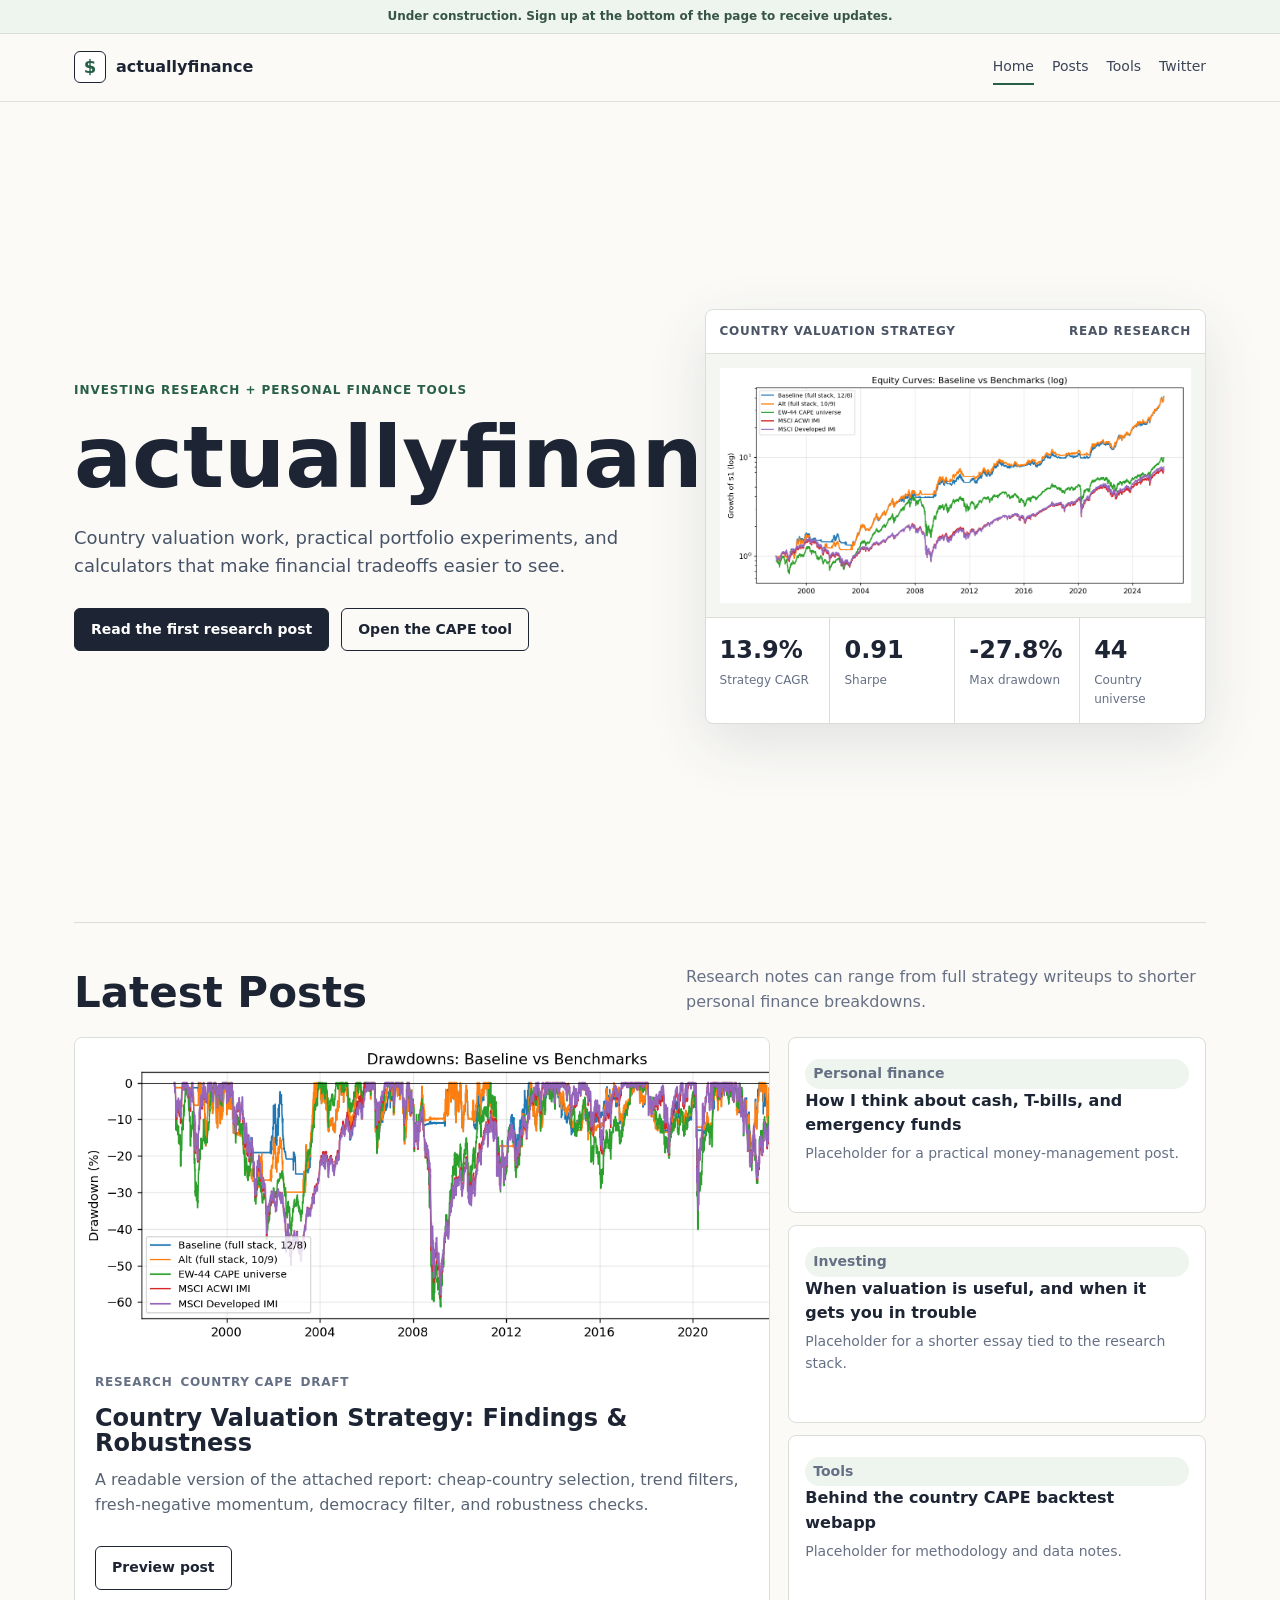
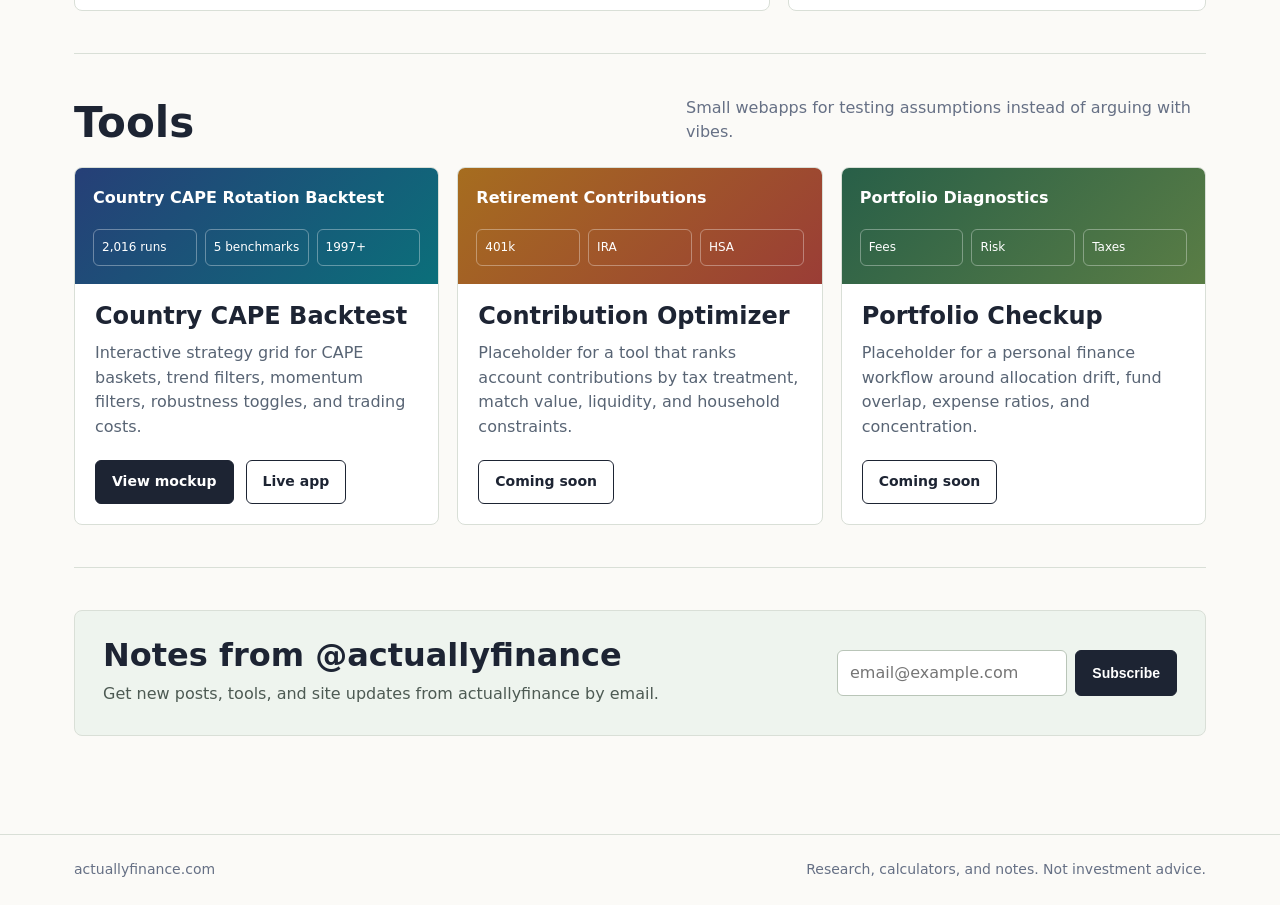
==== index.html @ a81a9e11 "Add branded newsletter handoff pages" ====
<!DOCTYPE html>
<html lang="en">
<head>
  <meta charset="UTF-8">
  <meta name="viewport" content="width=device-width, initial-scale=1.0">
  <title>actuallyfinance | Investing research and finance tools</title>
  <meta name="description" content="Investing research, personal finance notes, and webapps from actuallyfinance.">
  <link rel="stylesheet" href="styles.css">
</head>
<body>
  <header class="site-header">
    <a class="top-banner" href="#subscribe">Under construction. Sign up at the bottom of the page to receive updates.</a>
    <nav class="nav" aria-label="Primary">
      <a class="brand" href="index.html" aria-label="actuallyfinance home">
        <span class="brand-mark">$</span>
        <span>actuallyfinance</span>
      </a>
      <div class="nav-links">
        <a class="active" href="index.html">Home</a>
        <a href="#posts">Posts</a>
        <a href="#tools">Tools</a>
        <a href="https://twitter.com/actuallyfinance">Twitter</a>
      </div>
    </nav>
  </header>

  <main class="page">
    <section class="hero" aria-labelledby="hero-title">
      <div>
        <p class="eyebrow">Investing research + personal finance tools</p>
        <h1 id="hero-title">actuallyfinance</h1>
        <p class="hero-copy">Country valuation work, practical portfolio experiments, and calculators that make financial tradeoffs easier to see.</p>
        <div class="hero-actions">
          <a class="button" href="posts/country-valuation-strategy.html">Read the first research post</a>
          <a class="button secondary" href="tools/country-cape-backtest.html">Open the CAPE tool</a>
        </div>
      </div>

      <a class="market-panel market-panel-link" href="posts/country-valuation-strategy.html" aria-label="Read the country valuation strategy research post">
        <div class="panel-bar">
          <span>Country valuation strategy</span>
          <span>Read research</span>
        </div>
        <img src="assets/country-valuation-equity.png" alt="Equity curve chart for the country valuation strategy">
        <div class="stat-strip">
          <div class="stat"><b>13.9%</b><span>Strategy CAGR</span></div>
          <div class="stat"><b>0.91</b><span>Sharpe</span></div>
          <div class="stat"><b>-27.8%</b><span>Max drawdown</span></div>
          <div class="stat"><b>44</b><span>Country universe</span></div>
        </div>
      </a>
    </section>

    <section class="section" id="posts" aria-labelledby="posts-title">
      <div class="section-head">
        <h2 id="posts-title">Latest Posts</h2>
        <p>Research notes can range from full strategy writeups to shorter personal finance breakdowns.</p>
      </div>

      <div class="grid posts-grid">
        <article class="card">
          <a href="posts/country-valuation-strategy.html" class="feature-image">
            <img src="assets/country-valuation-drawdowns.png" alt="Drawdown chart from the country valuation strategy report">
          </a>
          <div class="card-body">
            <div class="meta">
              <span>Research</span>
              <span>Country CAPE</span>
              <span>Draft</span>
            </div>
            <h3><a href="posts/country-valuation-strategy.html">Country Valuation Strategy: Findings &amp; Robustness</a></h3>
            <p>A readable version of the attached report: cheap-country selection, trend filters, fresh-negative momentum, democracy filter, and robustness checks.</p>
            <div class="inline-actions">
              <a class="button secondary" href="posts/country-valuation-strategy.html">Preview post</a>
            </div>
          </div>
        </article>

        <div class="compact-list" aria-label="Post placeholders">
          <a class="mini-link" href="#">
            <span class="tag">Personal finance</span>
            <strong>How I think about cash, T-bills, and emergency funds</strong>
            <span>Placeholder for a practical money-management post.</span>
          </a>
          <a class="mini-link" href="#">
            <span class="tag">Investing</span>
            <strong>When valuation is useful, and when it gets you in trouble</strong>
            <span>Placeholder for a shorter essay tied to the research stack.</span>
          </a>
          <a class="mini-link" href="#">
            <span class="tag">Tools</span>
            <strong>Behind the country CAPE backtest webapp</strong>
            <span>Placeholder for methodology and data notes.</span>
          </a>
        </div>
      </div>
    </section>

    <section class="section" id="tools" aria-labelledby="tools-title">
      <div class="section-head">
        <h2 id="tools-title">Tools</h2>
        <p>Small webapps for testing assumptions instead of arguing with vibes.</p>
      </div>

      <div class="grid tools-grid">
        <article class="card tool-card">
          <div class="tool-top">
            <strong>Country CAPE Rotation Backtest</strong>
            <div class="tool-kpi">
              <span>2,016 runs</span>
              <span>5 benchmarks</span>
              <span>1997+</span>
            </div>
          </div>
          <div class="card-body">
            <h3>Country CAPE Backtest</h3>
            <p>Interactive strategy grid for CAPE baskets, trend filters, momentum filters, robustness toggles, and trading costs.</p>
            <div class="inline-actions">
              <a class="button" href="tools/country-cape-backtest.html">View mockup</a>
              <a class="button secondary" href="https://actuallyfin.github.io/country-cape-backtest/">Live app</a>
            </div>
          </div>
        </article>

        <article class="card tool-card">
          <div class="tool-top gold">
            <strong>Retirement Contributions</strong>
            <div class="tool-kpi">
              <span>401k</span>
              <span>IRA</span>
              <span>HSA</span>
            </div>
          </div>
          <div class="card-body">
            <h3>Contribution Optimizer</h3>
            <p>Placeholder for a tool that ranks account contributions by tax treatment, match value, liquidity, and household constraints.</p>
            <div class="inline-actions">
              <a class="button secondary" href="#">Coming soon</a>
            </div>
          </div>
        </article>

        <article class="card tool-card">
          <div class="tool-top green">
            <strong>Portfolio Diagnostics</strong>
            <div class="tool-kpi">
              <span>Fees</span>
              <span>Risk</span>
              <span>Taxes</span>
            </div>
          </div>
          <div class="card-body">
            <h3>Portfolio Checkup</h3>
            <p>Placeholder for a personal finance workflow around allocation drift, fund overlap, expense ratios, and concentration.</p>
            <div class="inline-actions">
              <a class="button secondary" href="#">Coming soon</a>
            </div>
          </div>
        </article>
      </div>
    </section>

    <section class="section" id="subscribe" aria-labelledby="subscribe-title">
      <div class="newsletter">
        <div>
          <h2 id="subscribe-title">Notes from @actuallyfinance</h2>
          <p>Get new posts, tools, and site updates from actuallyfinance by email.</p>
        </div>
        <form class="signup" action="https://buttondown.com/api/emails/embed-subscribe/actuallyfinance" method="post">
          <input type="email" name="email" placeholder="email@example.com" aria-label="Email address" required>
          <input type="hidden" name="embed" value="1">
          <input type="hidden" name="metadata__source" value="actuallyfinance-site">
          <input type="hidden" name="utm_source" value="actuallyfinance-site">
          <input type="hidden" name="utm_medium" value="website">
          <input type="hidden" name="utm_campaign" value="homepage-signup">
          <button class="button" type="submit">Subscribe</button>
        </form>
      </div>
    </section>
  </main>

  <footer class="site-footer">
    <div class="footer-inner">
      <span>actuallyfinance.com</span>
      <span>Research, calculators, and notes. Not investment advice.</span>
    </div>
  </footer>
</body>
</html>
---- styles.css ----
:root {
  --ink: #1d2433;
  --muted: #667085;
  --paper: #fbfaf7;
  --surface: #ffffff;
  --line: #d9dfd7;
  --green: #285f48;
  --teal: #0b6f7a;
  --gold: #a66d1f;
  --red: #9a3d36;
  --blue: #263f77;
}

* {
  box-sizing: border-box;
}

body {
  margin: 0;
  color: var(--ink);
  background: var(--paper);
  font-family: Inter, ui-sans-serif, system-ui, -apple-system, BlinkMacSystemFont, "Segoe UI", sans-serif;
  line-height: 1.55;
}

a {
  color: inherit;
  text-decoration: none;
}

img {
  display: block;
  max-width: 100%;
}

.site-header {
  position: sticky;
  top: 0;
  z-index: 5;
  border-bottom: 1px solid rgba(29, 36, 51, 0.12);
  background: rgba(251, 250, 247, 0.92);
  backdrop-filter: blur(12px);
}

.top-banner {
  display: block;
  padding: 7px 16px;
  border-bottom: 1px solid rgba(29, 36, 51, 0.1);
  background: #eef4ee;
  color: #365447;
  text-align: center;
  font-size: 12px;
  font-weight: 650;
}

.top-banner:hover {
  color: var(--green);
  text-decoration: underline;
  text-underline-offset: 3px;
}

.nav {
  display: flex;
  align-items: center;
  justify-content: space-between;
  gap: 24px;
  max-width: 1180px;
  margin: 0 auto;
  padding: 16px 24px;
}

.brand {
  display: flex;
  align-items: center;
  gap: 10px;
  font-weight: 760;
  letter-spacing: 0;
}

.brand-mark {
  display: grid;
  place-items: center;
  width: 32px;
  height: 32px;
  border: 1px solid var(--ink);
  border-radius: 6px;
  background: var(--surface);
  color: var(--green);
  font-size: 18px;
}

.nav-links {
  display: flex;
  align-items: center;
  gap: 18px;
  color: #3c4657;
  font-size: 14px;
}

.nav-links a {
  padding: 6px 0;
  border-bottom: 2px solid transparent;
}

.nav-links a:hover,
.nav-links a.active {
  border-color: var(--green);
}

.page {
  max-width: 1180px;
  margin: 0 auto;
  padding: 0 24px 56px;
}

.hero {
  display: grid;
  grid-template-columns: minmax(0, 1.08fr) minmax(300px, 0.92fr);
  gap: 42px;
  align-items: center;
  min-height: calc(100vh - 80px);
  padding: 54px 0 46px;
}

.eyebrow {
  margin: 0 0 12px;
  color: var(--green);
  font-size: 12px;
  font-weight: 760;
  letter-spacing: 0.08em;
  text-transform: uppercase;
}

h1,
h2,
h3 {
  margin: 0;
  line-height: 1.05;
  letter-spacing: 0;
}

h1 {
  max-width: 740px;
  font-size: clamp(44px, 7vw, 86px);
}

.hero-copy {
  margin: 22px 0 0;
  max-width: 600px;
  color: #475467;
  font-size: 18px;
}

.hero-actions,
.inline-actions {
  display: flex;
  flex-wrap: wrap;
  gap: 12px;
  margin-top: 28px;
}

.button {
  display: inline-flex;
  align-items: center;
  justify-content: center;
  min-height: 42px;
  padding: 10px 16px;
  border: 1px solid var(--ink);
  border-radius: 6px;
  background: var(--ink);
  color: #fff;
  font-size: 14px;
  font-weight: 700;
}

.button.secondary {
  background: transparent;
  color: var(--ink);
}

.button:hover {
  transform: translateY(-1px);
}

.market-panel {
  justify-self: end;
  width: min(100%, 520px);
  border: 1px solid var(--line);
  border-radius: 8px;
  overflow: hidden;
  background: var(--surface);
  box-shadow: 0 20px 60px rgba(39, 54, 73, 0.12);
}

.market-panel-link {
  display: block;
  transition: border-color 0.16s ease, box-shadow 0.16s ease, transform 0.16s ease;
}

.market-panel-link:hover {
  border-color: rgba(40, 95, 72, 0.55);
  box-shadow: 0 18px 50px rgba(39, 54, 73, 0.16);
  transform: translateY(-2px);
}

.panel-bar {
  display: flex;
  justify-content: space-between;
  gap: 16px;
  padding: 12px 14px;
  border-bottom: 1px solid var(--line);
  color: #4b5565;
  font-size: 12px;
  font-weight: 700;
  text-transform: uppercase;
  letter-spacing: 0.06em;
}

.market-panel img {
  width: 100%;
  max-height: 300px;
  padding: 14px;
  object-fit: contain;
  object-position: center;
  background: #f4f6f1;
}

.stat-strip {
  display: grid;
  grid-template-columns: repeat(4, 1fr);
  border-top: 1px solid var(--line);
}

.stat {
  min-width: 0;
  padding: 14px;
  border-right: 1px solid var(--line);
}

.stat:last-child {
  border-right: 0;
}

.stat b {
  display: block;
  font-size: clamp(18px, 2vw, 24px);
}

.stat span {
  display: block;
  margin-top: 2px;
  color: var(--muted);
  font-size: 12px;
}

.section {
  padding: 42px 0;
  border-top: 1px solid var(--line);
}

.section-head {
  display: flex;
  justify-content: space-between;
  gap: 24px;
  align-items: end;
  margin-bottom: 22px;
}

.section-head h2 {
  font-size: clamp(26px, 4vw, 42px);
}

.section-head p {
  max-width: 520px;
  margin: 0;
  color: var(--muted);
}

.grid {
  display: grid;
  gap: 18px;
}

.posts-grid {
  grid-template-columns: minmax(0, 1.25fr) minmax(280px, 0.75fr);
}

.tools-grid {
  grid-template-columns: repeat(3, minmax(0, 1fr));
}

.card {
  border: 1px solid var(--line);
  border-radius: 8px;
  background: var(--surface);
  overflow: hidden;
}

.card-body {
  padding: 20px;
}

.card h3 {
  font-size: 24px;
}

.card p {
  margin: 12px 0 0;
  color: #586474;
}

.meta {
  display: flex;
  flex-wrap: wrap;
  gap: 8px;
  margin-bottom: 14px;
  color: var(--muted);
  font-size: 12px;
  font-weight: 700;
  text-transform: uppercase;
  letter-spacing: 0.06em;
}

.tag {
  display: inline-flex;
  align-items: center;
  min-height: 24px;
  padding: 4px 8px;
  border-radius: 999px;
  background: #eef4ee;
  color: var(--green);
  font-size: 12px;
  font-weight: 760;
}

.feature-image {
  border-bottom: 1px solid var(--line);
  background: #f4f6f1;
}

.feature-image img {
  width: 100%;
  aspect-ratio: 2.2;
  object-fit: cover;
  object-position: left center;
}

.compact-list {
  display: grid;
  gap: 12px;
}

.mini-link {
  display: block;
  padding: 16px;
  border: 1px solid var(--line);
  border-radius: 8px;
  background: var(--surface);
}

.mini-link strong {
  display: block;
}

.mini-link span {
  display: block;
  margin-top: 5px;
  color: var(--muted);
  font-size: 14px;
}

.tool-card {
  min-height: 270px;
  display: flex;
  flex-direction: column;
}

.tool-top {
  min-height: 112px;
  padding: 18px;
  color: #fff;
  background: linear-gradient(135deg, var(--blue), var(--teal));
}

.tool-top.gold {
  background: linear-gradient(135deg, var(--gold), var(--red));
}

.tool-top.green {
  background: linear-gradient(135deg, var(--green), #5a7d45);
}

.tool-kpi {
  display: grid;
  grid-template-columns: repeat(3, 1fr);
  gap: 8px;
  margin-top: 18px;
}

.tool-kpi span {
  padding: 8px;
  border: 1px solid rgba(255, 255, 255, 0.34);
  border-radius: 6px;
  font-size: 12px;
}

.tool-card .card-body {
  flex: 1;
  display: flex;
  flex-direction: column;
}

.tool-card .inline-actions {
  margin-top: auto;
  padding-top: 20px;
}

.newsletter {
  display: grid;
  grid-template-columns: minmax(0, 1fr) 340px;
  gap: 28px;
  align-items: center;
  padding: 28px;
  border: 1px solid var(--line);
  border-radius: 8px;
  background: #eef4ee;
}

.newsletter h2 {
  font-size: 32px;
}

.newsletter p {
  margin: 10px 0 0;
  color: #4d5a53;
}

.signup {
  display: flex;
  gap: 8px;
}

.signup input {
  width: 100%;
  min-height: 42px;
  border: 1px solid #b9c5b8;
  border-radius: 6px;
  padding: 10px 12px;
  font: inherit;
}

.site-footer {
  border-top: 1px solid var(--line);
  color: var(--muted);
  font-size: 14px;
}

.footer-inner {
  display: flex;
  justify-content: space-between;
  gap: 20px;
  max-width: 1180px;
  margin: 0 auto;
  padding: 24px;
}

.article {
  max-width: 860px;
  margin: 0 auto;
  padding: 52px 24px 72px;
}

.article h1 {
  font-size: clamp(38px, 6vw, 68px);
}

.article-lede {
  margin: 20px 0 0;
  color: #485467;
  font-size: 20px;
}

.article-figure {
  margin: 34px 0;
  border: 1px solid var(--line);
  border-radius: 8px;
  overflow: hidden;
  background: var(--surface);
}

.article-figure figcaption {
  padding: 12px 14px;
  color: var(--muted);
  font-size: 13px;
  border-top: 1px solid var(--line);
}

.article-section {
  margin-top: 34px;
}

.article-section h2 {
  font-size: 28px;
}

.article-section p,
.article-section li {
  color: #3f4b5d;
}

.article-section ul {
  padding-left: 22px;
}

.callout {
  margin: 30px 0;
  padding: 20px;
  border-left: 4px solid var(--green);
  background: #eef4ee;
}

.tool-page {
  max-width: 1060px;
  margin: 0 auto;
  padding: 48px 24px 72px;
}

.handoff-page {
  min-height: calc(100vh - 88px);
  display: grid;
  align-items: center;
  max-width: 780px;
  margin: 0 auto;
  padding: 64px 24px 80px;
}

.handoff-card {
  border: 1px solid var(--line);
  border-radius: 8px;
  background: var(--surface);
  padding: clamp(26px, 6vw, 48px);
  box-shadow: 0 20px 60px rgba(39, 54, 73, 0.1);
}

.handoff-card h1 {
  font-size: clamp(40px, 7vw, 70px);
}

.handoff-card p {
  margin: 18px 0 0;
  color: #475467;
  font-size: 18px;
}

.handoff-card .inline-actions {
  margin-top: 30px;
}

.tool-shell {
  display: grid;
  grid-template-columns: 310px minmax(0, 1fr);
  gap: 18px;
  margin-top: 28px;
}

.control-panel,
.result-panel {
  border: 1px solid var(--line);
  border-radius: 8px;
  background: var(--surface);
}

.control-panel {
  padding: 18px;
}

.control-row {
  margin-top: 16px;
}

.control-row label {
  display: block;
  margin-bottom: 6px;
  color: #4c5667;
  font-size: 12px;
  font-weight: 760;
  text-transform: uppercase;
  letter-spacing: 0.06em;
}

.fake-select,
.fake-toggle {
  display: flex;
  align-items: center;
  justify-content: space-between;
  min-height: 38px;
  padding: 8px 10px;
  border: 1px solid #cfd7cf;
  border-radius: 6px;
  background: #fff;
}

.fake-toggle span {
  display: inline-flex;
  padding: 4px 8px;
  border-radius: 999px;
  background: #eef4ee;
  color: var(--green);
  font-size: 12px;
  font-weight: 760;
}

.result-panel {
  overflow: hidden;
}

.result-panel img {
  width: 100%;
  min-height: 360px;
  object-fit: cover;
  object-position: left center;
}

@media (max-width: 860px) {
  .nav {
    align-items: flex-start;
    flex-direction: column;
    gap: 12px;
  }

  .nav-links {
    width: 100%;
    overflow-x: auto;
    padding-bottom: 2px;
  }

  .hero,
  .posts-grid,
  .tools-grid,
  .newsletter,
  .tool-shell {
    grid-template-columns: 1fr;
  }

  .hero {
    min-height: auto;
    padding-top: 34px;
  }

  .section-head {
    display: block;
  }

  .section-head p {
    margin-top: 12px;
  }

  .stat-strip {
    grid-template-columns: repeat(2, 1fr);
  }

  .stat:nth-child(2) {
    border-right: 0;
  }

  .signup {
    flex-direction: column;
  }
}

@media (max-width: 520px) {
  .page,
  .article,
  .tool-page {
    padding-left: 16px;
    padding-right: 16px;
  }

  .nav,
  .footer-inner {
    padding-left: 16px;
    padding-right: 16px;
  }

  h1 {
    font-size: 42px;
  }

  .stat-strip {
    grid-template-columns: 1fr;
  }

  .stat {
    border-right: 0;
    border-bottom: 1px solid var(--line);
  }

  .stat:last-child {
    border-bottom: 0;
  }

  .footer-inner {
    flex-direction: column;
  }
}
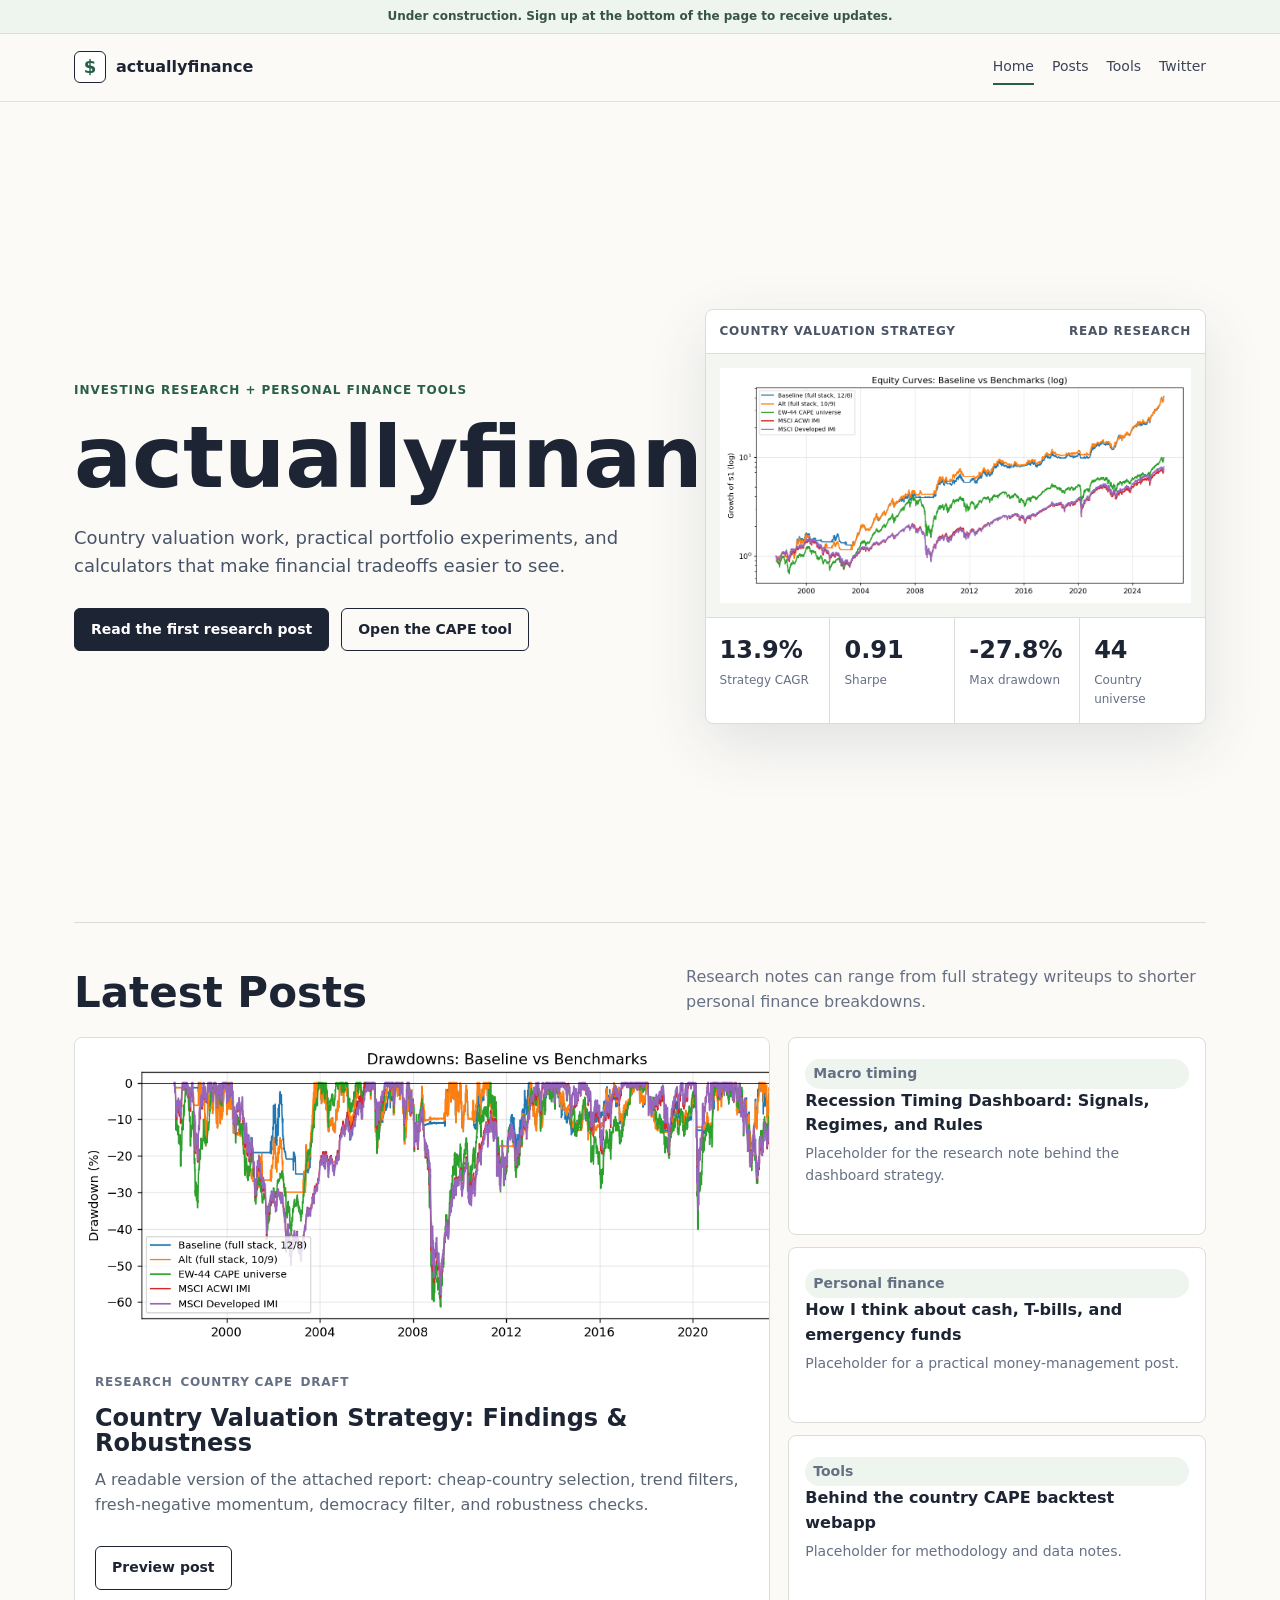
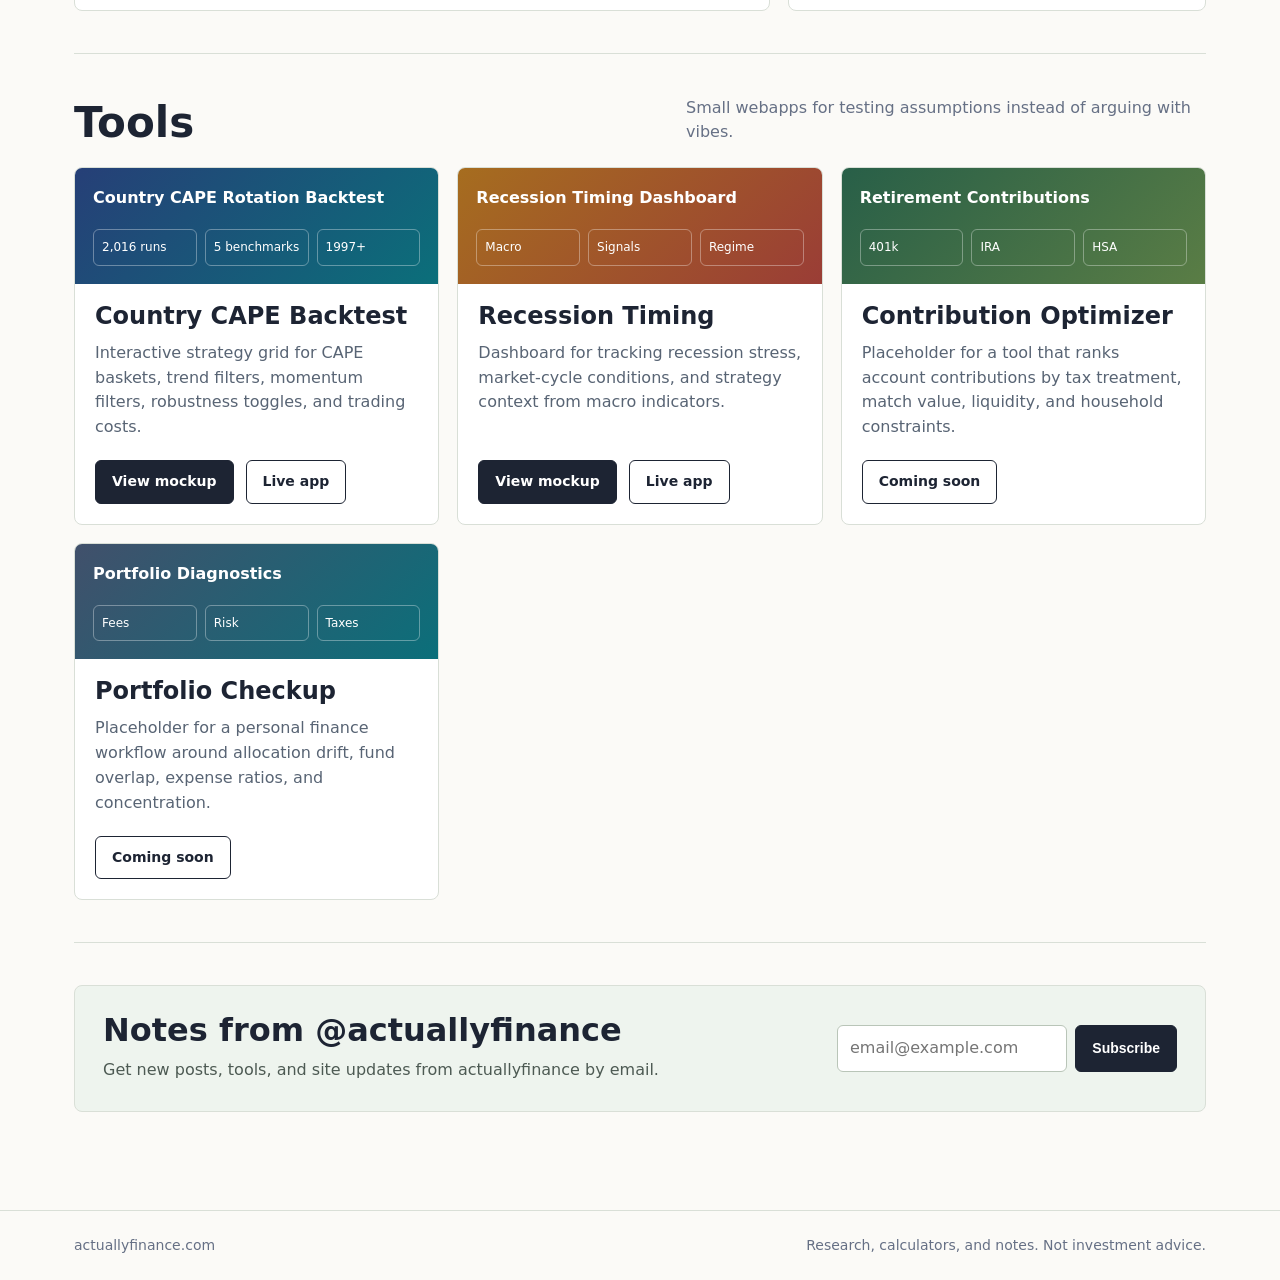
==== commit 0d07fc12: "Add recession dashboard placeholders" ====
--- a/index.html
+++ b/index.html
@@ -77,17 +77,17 @@
         </article>
 
         <div class="compact-list" aria-label="Post placeholders">
+          <a class="mini-link" href="posts/recession-timing-strategy.html">
+            <span class="tag">Macro timing</span>
+            <strong>Recession Timing Dashboard: Signals, Regimes, and Rules</strong>
+            <span>Placeholder for the research note behind the dashboard strategy.</span>
+          </a>
           <a class="mini-link" href="#">
             <span class="tag">Personal finance</span>
             <strong>How I think about cash, T-bills, and emergency funds</strong>
             <span>Placeholder for a practical money-management post.</span>
           </a>
           <a class="mini-link" href="#">
-            <span class="tag">Investing</span>
-            <strong>When valuation is useful, and when it gets you in trouble</strong>
-            <span>Placeholder for a shorter essay tied to the research stack.</span>
-          </a>
-          <a class="mini-link" href="#">
             <span class="tag">Tools</span>
             <strong>Behind the country CAPE backtest webapp</strong>
             <span>Placeholder for methodology and data notes.</span>
@@ -124,6 +124,25 @@
 
         <article class="card tool-card">
           <div class="tool-top gold">
+            <strong>Recession Timing Dashboard</strong>
+            <div class="tool-kpi">
+              <span>Macro</span>
+              <span>Signals</span>
+              <span>Regime</span>
+            </div>
+          </div>
+          <div class="card-body">
+            <h3>Recession Timing</h3>
+            <p>Dashboard for tracking recession stress, market-cycle conditions, and strategy context from macro indicators.</p>
+            <div class="inline-actions">
+              <a class="button" href="tools/recession-timing-dashboard.html">View mockup</a>
+              <a class="button secondary" href="https://actuallyfin.github.io/recession-timing-dashboard/">Live app</a>
+            </div>
+          </div>
+        </article>
+
+        <article class="card tool-card">
+          <div class="tool-top green">
             <strong>Retirement Contributions</strong>
             <div class="tool-kpi">
               <span>401k</span>
@@ -141,7 +160,7 @@
         </article>
 
         <article class="card tool-card">
-          <div class="tool-top green">
+          <div class="tool-top slate">
             <strong>Portfolio Diagnostics</strong>
             <div class="tool-kpi">
               <span>Fees</span>
--- a/styles.css
+++ b/styles.css
@@ -390,6 +390,10 @@
   background: linear-gradient(135deg, var(--green), #5a7d45);
 }
 
+.tool-top.slate {
+  background: linear-gradient(135deg, #41506b, #0b6f7a);
+}
+
 .tool-kpi {
   display: grid;
   grid-template-columns: repeat(3, 1fr);
@@ -621,6 +625,58 @@
   object-position: left center;
 }
 
+.dashboard-preview {
+  padding: 18px;
+  background: #f7f8f4;
+}
+
+.signal-grid {
+  display: grid;
+  grid-template-columns: repeat(3, 1fr);
+  gap: 10px;
+}
+
+.signal {
+  min-height: 92px;
+  padding: 12px;
+  border: 1px solid var(--line);
+  border-radius: 8px;
+  background: var(--surface);
+}
+
+.signal strong {
+  display: block;
+  font-size: 13px;
+}
+
+.signal span {
+  display: block;
+  margin-top: 8px;
+  font-size: 26px;
+  font-weight: 760;
+}
+
+.signal.good span {
+  color: var(--green);
+}
+
+.signal.warn span {
+  color: var(--gold);
+}
+
+.signal.risk span {
+  color: var(--red);
+}
+
+.cycle-bar {
+  margin-top: 18px;
+  height: 18px;
+  border-radius: 999px;
+  overflow: hidden;
+  border: 1px solid var(--line);
+  background: linear-gradient(90deg, #285f48 0 40%, #a66d1f 40% 72%, #9a3d36 72% 100%);
+}
+
 @media (max-width: 860px) {
   .nav {
     align-items: flex-start;
@@ -642,6 +698,10 @@
     grid-template-columns: 1fr;
   }
 
+  .signal-grid {
+    grid-template-columns: repeat(2, 1fr);
+  }
+
   .hero {
     min-height: auto;
     padding-top: 34px;
@@ -702,4 +762,8 @@
   .footer-inner {
     flex-direction: column;
   }
-}
+
+  .signal-grid {
+    grid-template-columns: 1fr;
+  }
+}
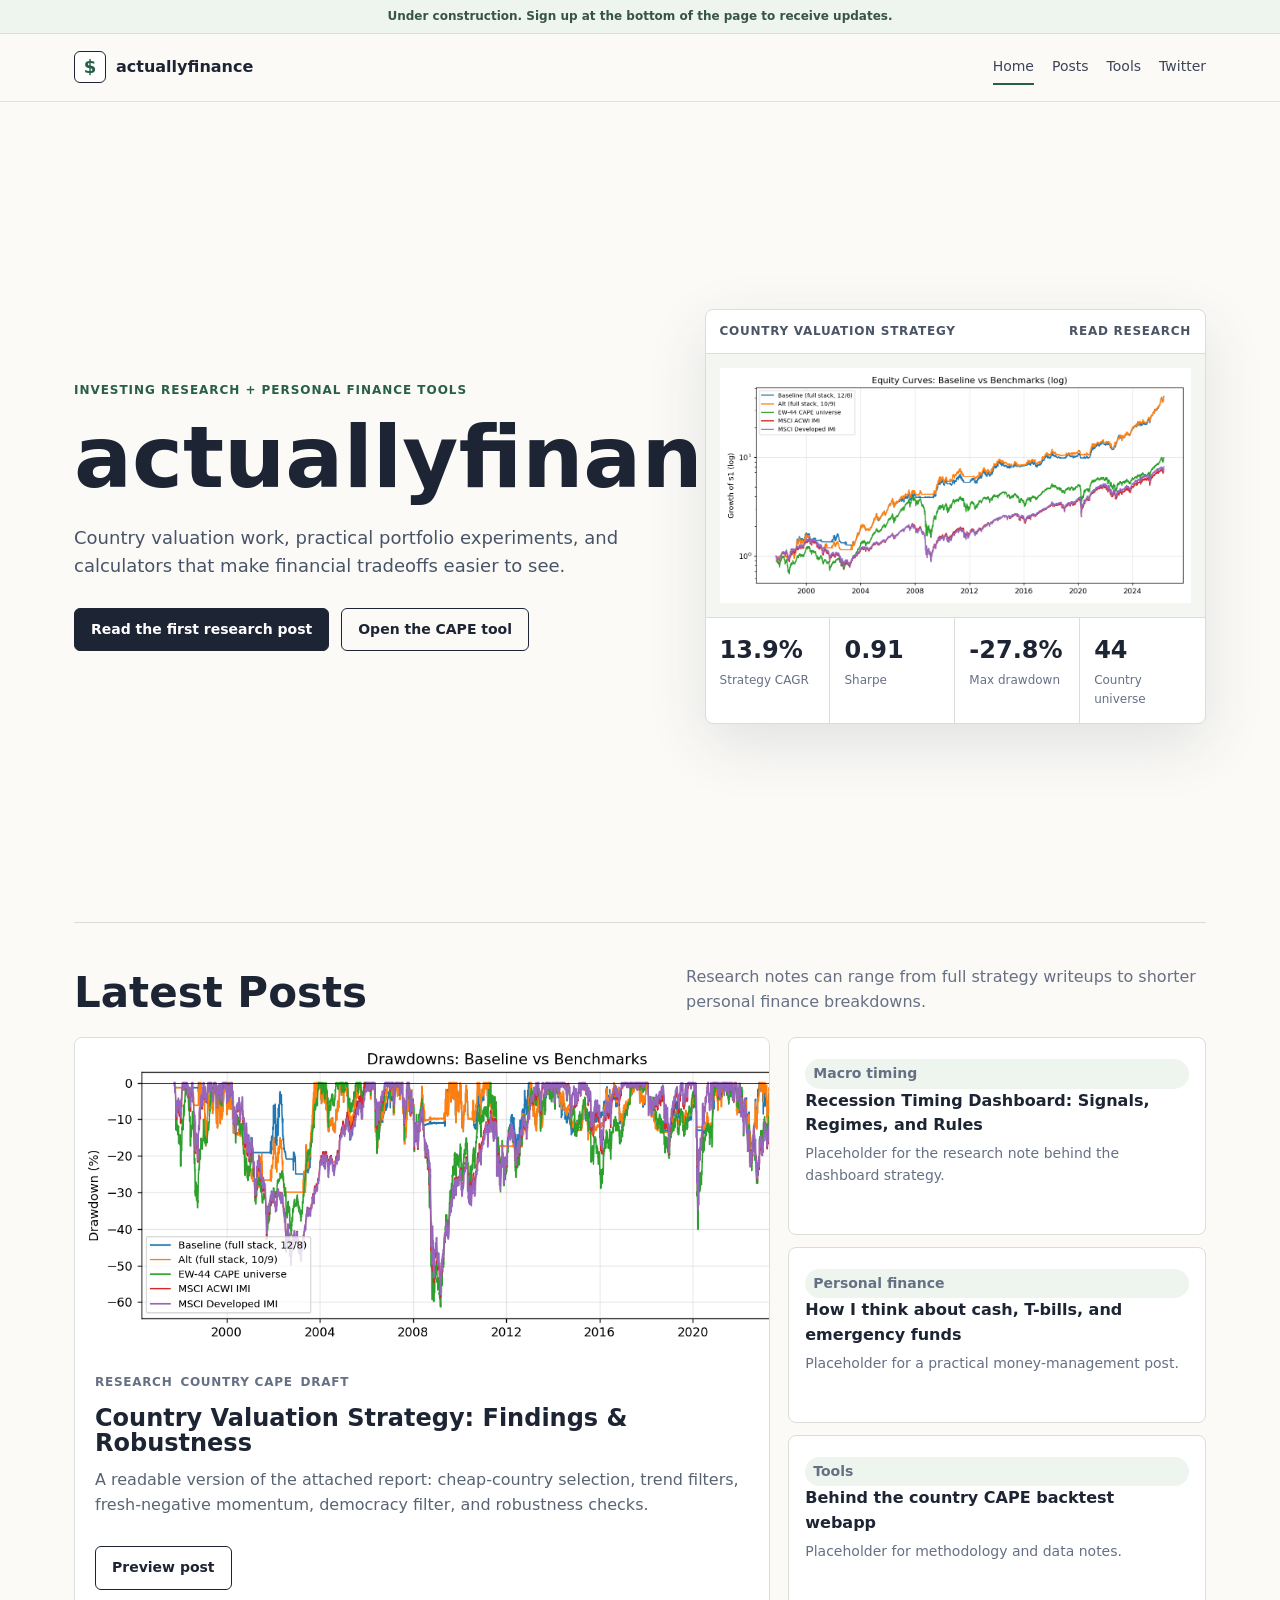
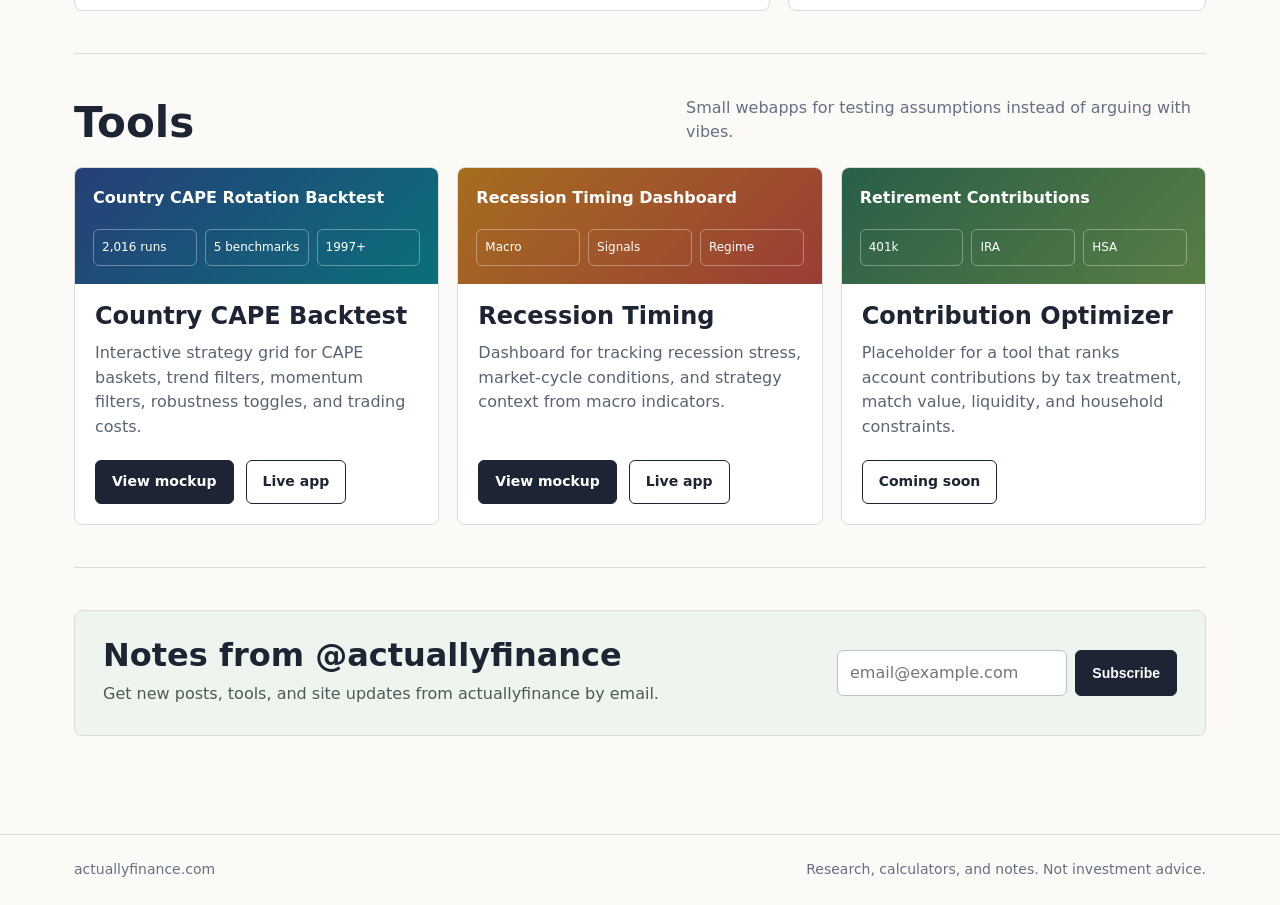
==== commit b2b24366: "Remove portfolio checkup placeholder" ====
--- a/index.html
+++ b/index.html
@@ -159,23 +159,6 @@
           </div>
         </article>
 
-        <article class="card tool-card">
-          <div class="tool-top slate">
-            <strong>Portfolio Diagnostics</strong>
-            <div class="tool-kpi">
-              <span>Fees</span>
-              <span>Risk</span>
-              <span>Taxes</span>
-            </div>
-          </div>
-          <div class="card-body">
-            <h3>Portfolio Checkup</h3>
-            <p>Placeholder for a personal finance workflow around allocation drift, fund overlap, expense ratios, and concentration.</p>
-            <div class="inline-actions">
-              <a class="button secondary" href="#">Coming soon</a>
-            </div>
-          </div>
-        </article>
       </div>
     </section>
 
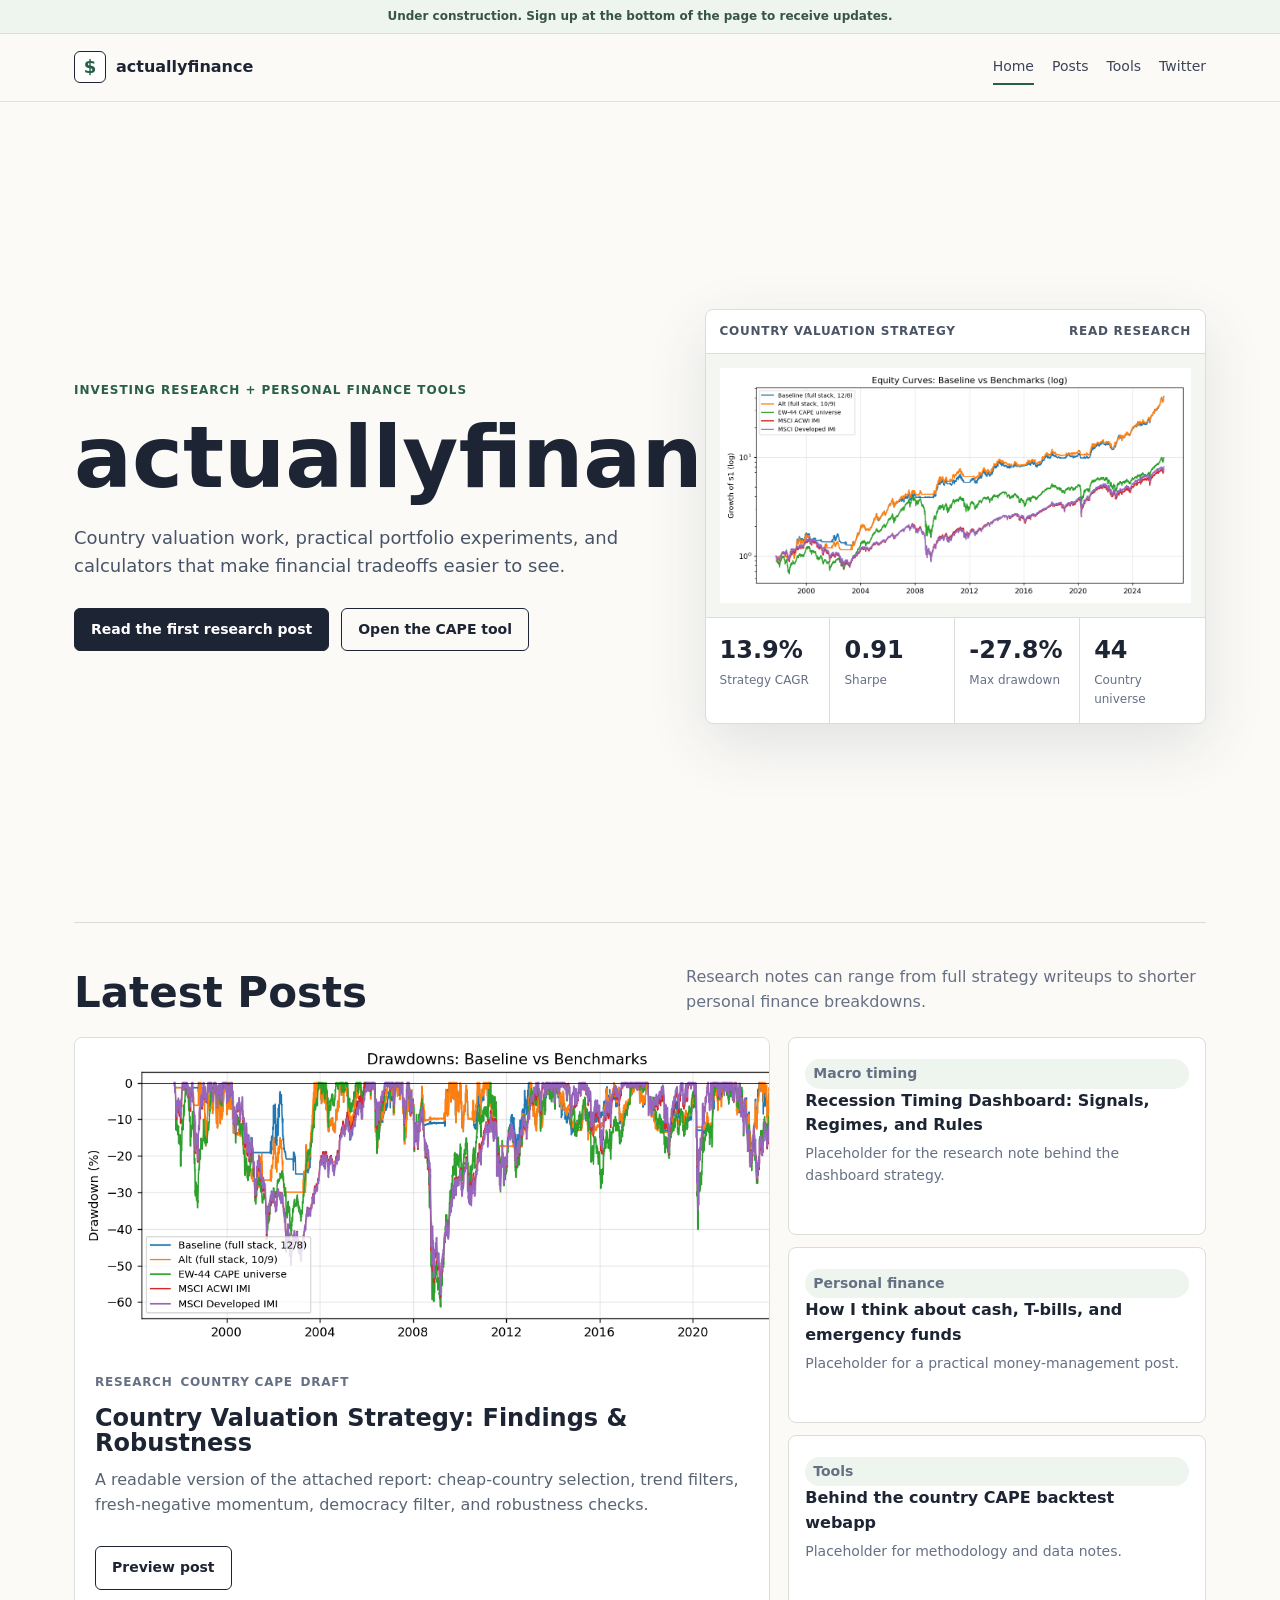
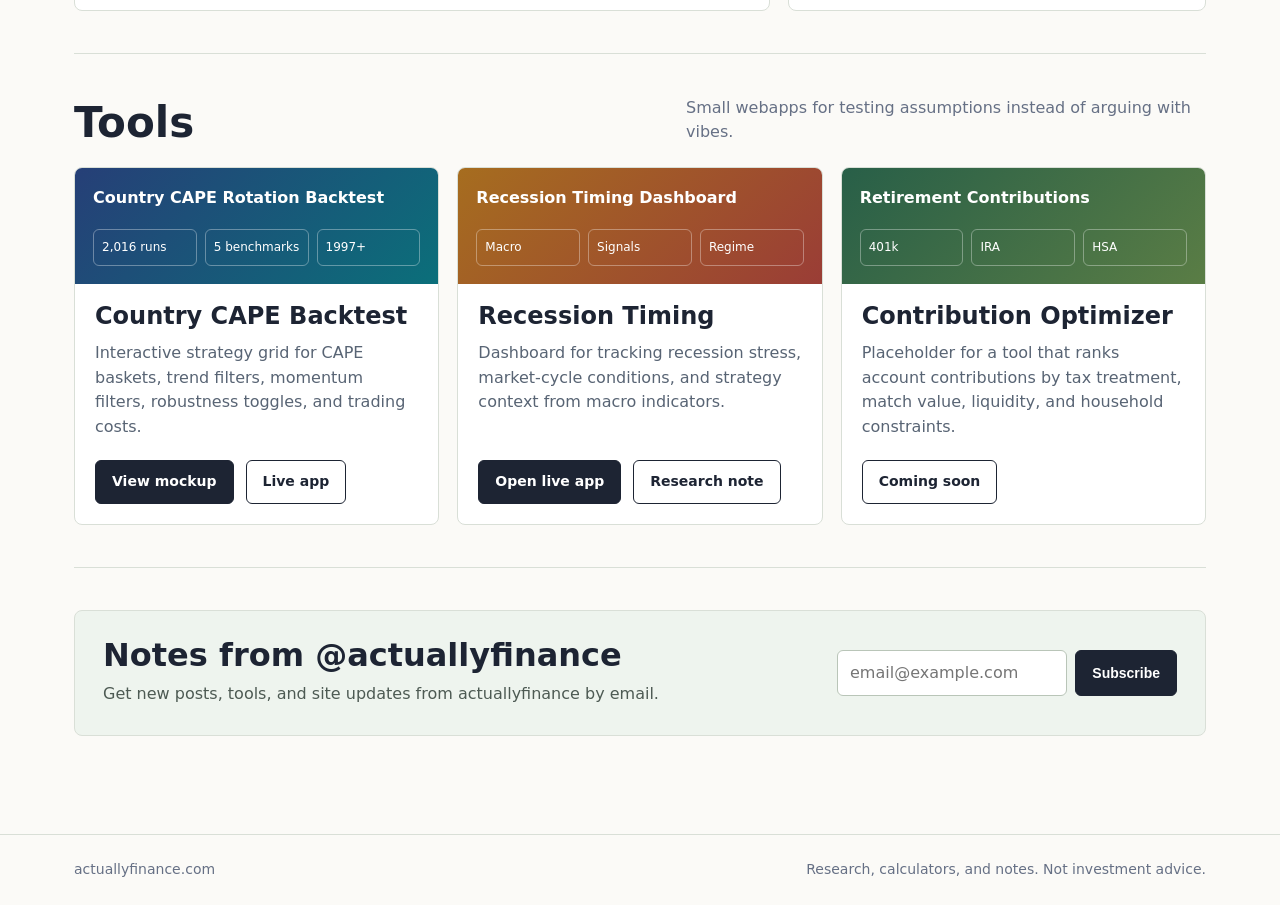
==== commit 68f89cd1: "Link recession dashboard directly" ====
--- a/index.html
+++ b/index.html
@@ -135,8 +135,8 @@
             <h3>Recession Timing</h3>
             <p>Dashboard for tracking recession stress, market-cycle conditions, and strategy context from macro indicators.</p>
             <div class="inline-actions">
-              <a class="button" href="tools/recession-timing-dashboard.html">View mockup</a>
-              <a class="button secondary" href="https://actuallyfin.github.io/recession-timing-dashboard/">Live app</a>
+              <a class="button" href="https://actuallyfin.github.io/recession-timing-dashboard/">Open live app</a>
+              <a class="button secondary" href="posts/recession-timing-strategy.html">Research note</a>
             </div>
           </div>
         </article>
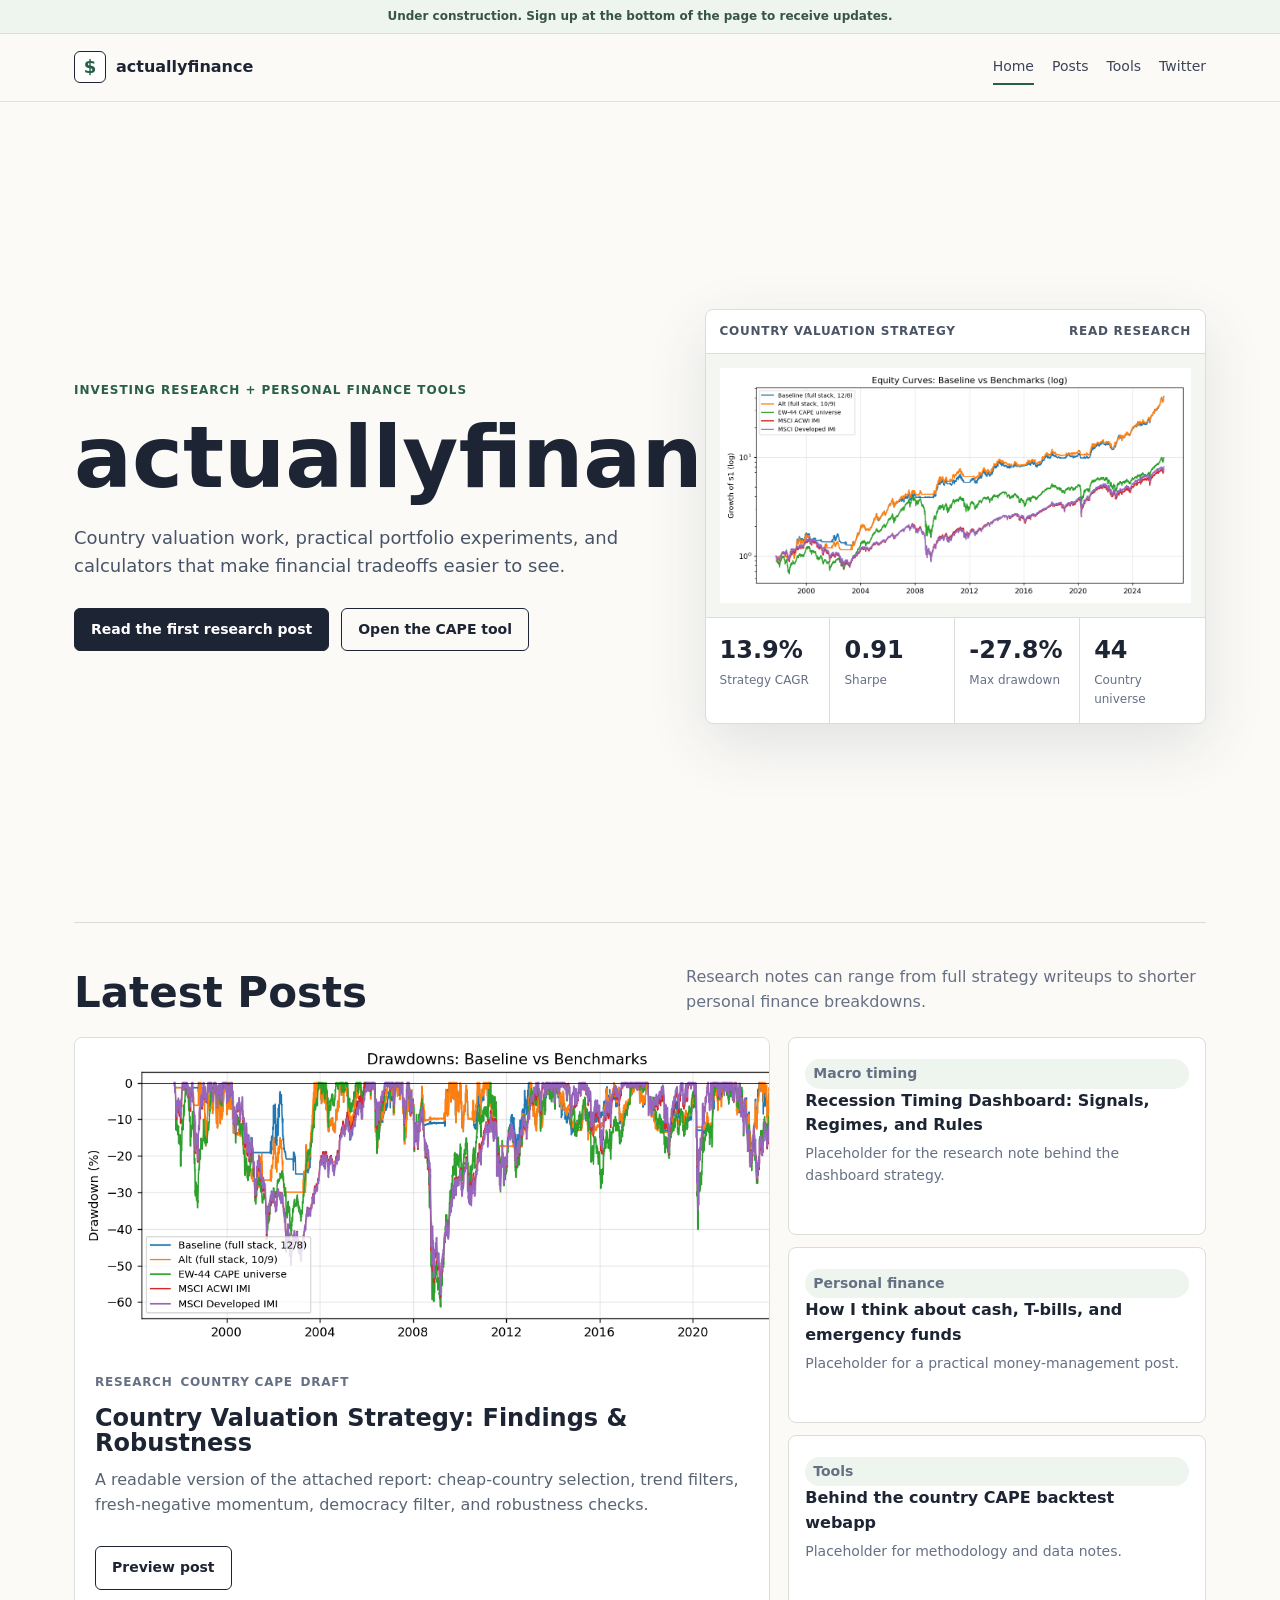
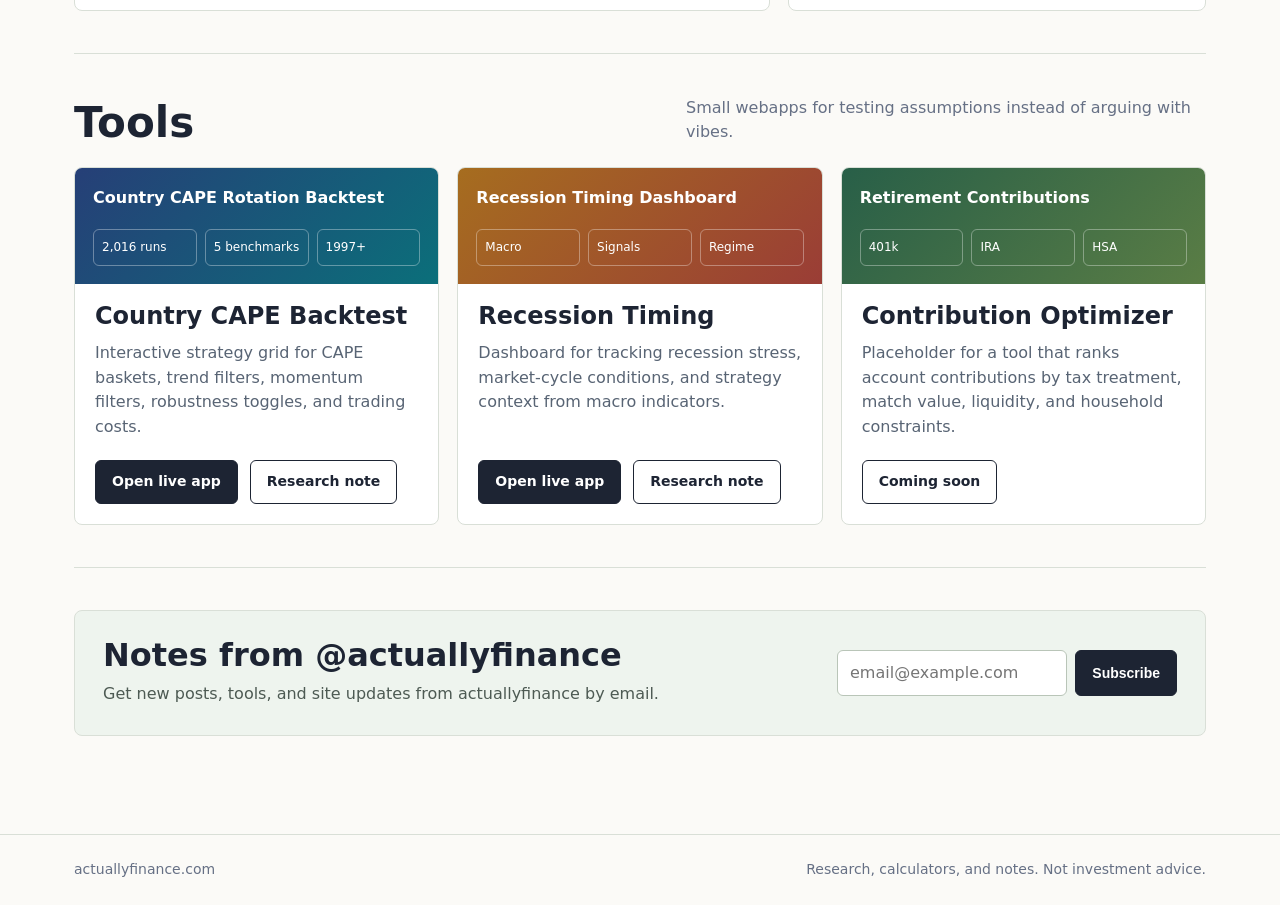
==== commit 0706af8c: "Link CAPE tool directly" ====
--- a/index.html
+++ b/index.html
@@ -32,7 +32,7 @@
         <p class="hero-copy">Country valuation work, practical portfolio experiments, and calculators that make financial tradeoffs easier to see.</p>
         <div class="hero-actions">
           <a class="button" href="posts/country-valuation-strategy.html">Read the first research post</a>
-          <a class="button secondary" href="tools/country-cape-backtest.html">Open the CAPE tool</a>
+          <a class="button secondary" href="https://actuallyfin.github.io/country-cape-backtest/">Open the CAPE tool</a>
         </div>
       </div>
 
@@ -116,8 +116,8 @@
             <h3>Country CAPE Backtest</h3>
             <p>Interactive strategy grid for CAPE baskets, trend filters, momentum filters, robustness toggles, and trading costs.</p>
             <div class="inline-actions">
-              <a class="button" href="tools/country-cape-backtest.html">View mockup</a>
-              <a class="button secondary" href="https://actuallyfin.github.io/country-cape-backtest/">Live app</a>
+              <a class="button" href="https://actuallyfin.github.io/country-cape-backtest/">Open live app</a>
+              <a class="button secondary" href="posts/country-valuation-strategy.html">Research note</a>
             </div>
           </div>
         </article>
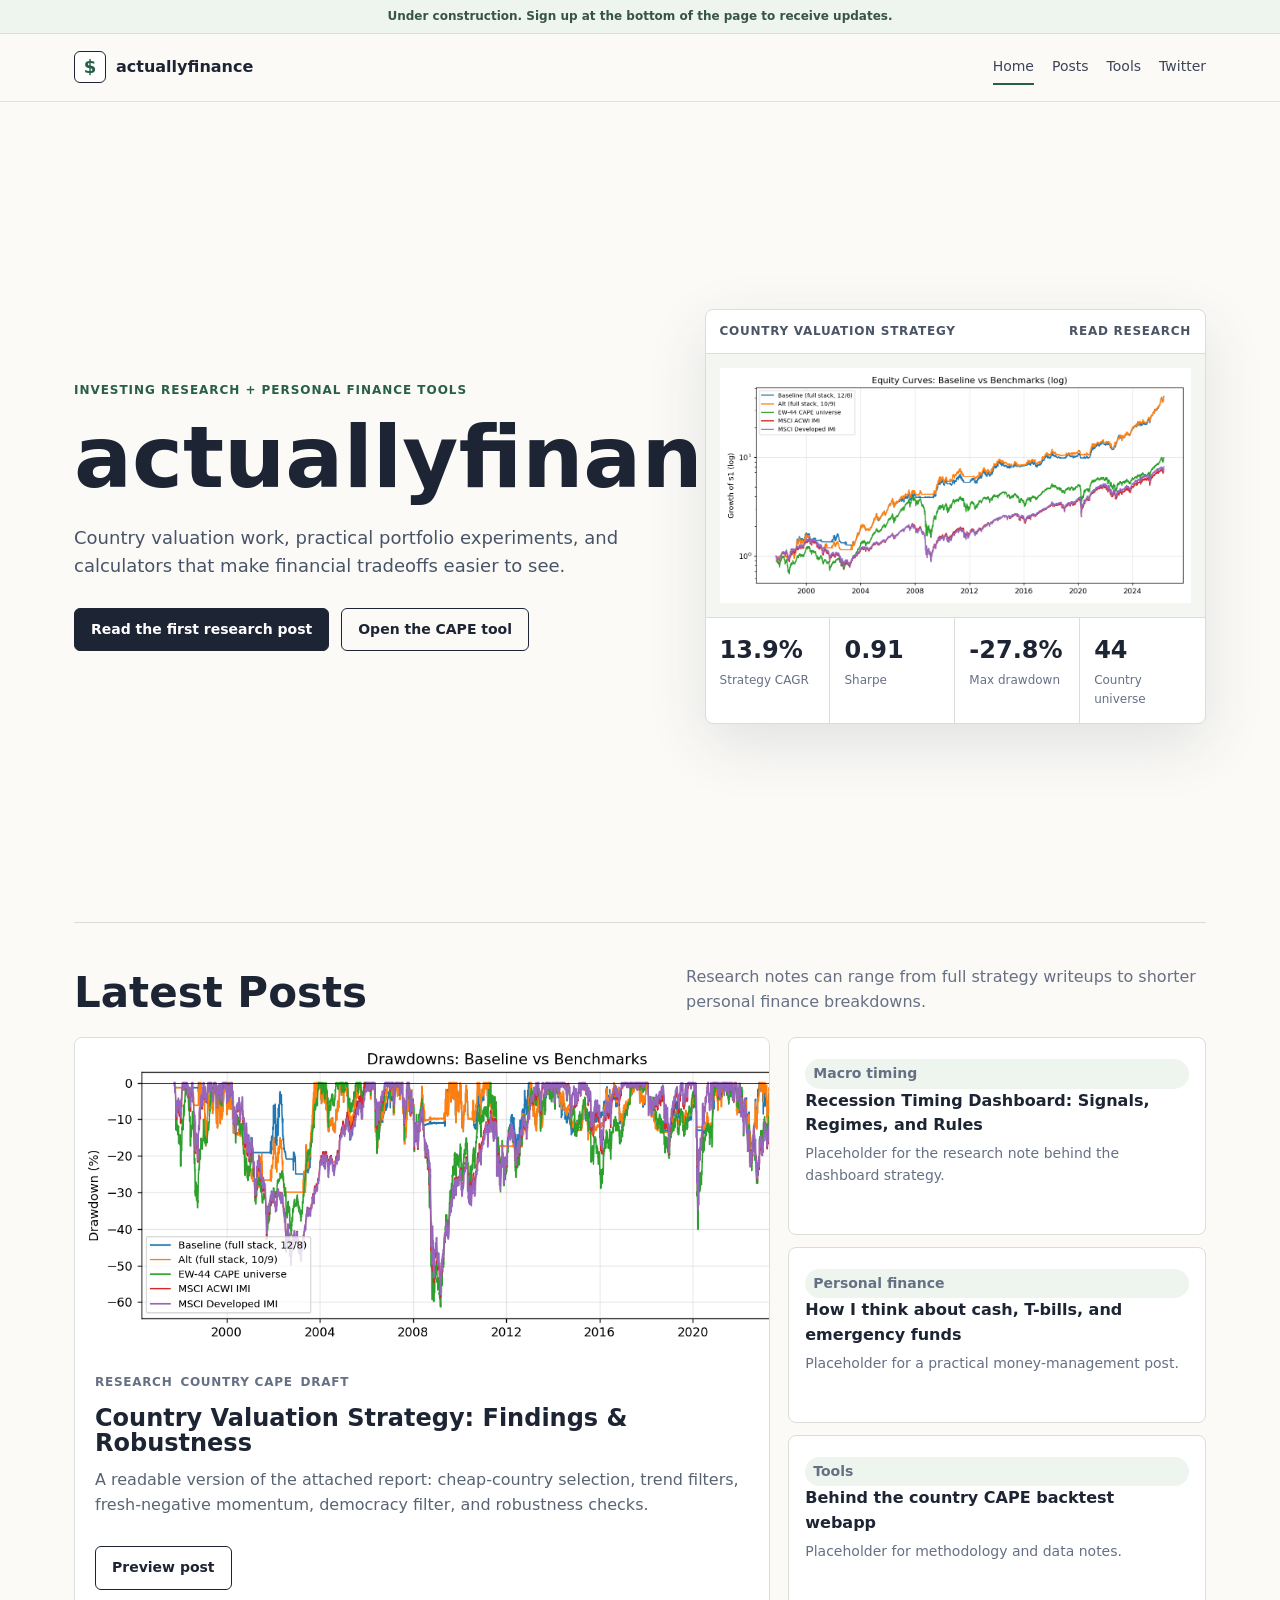
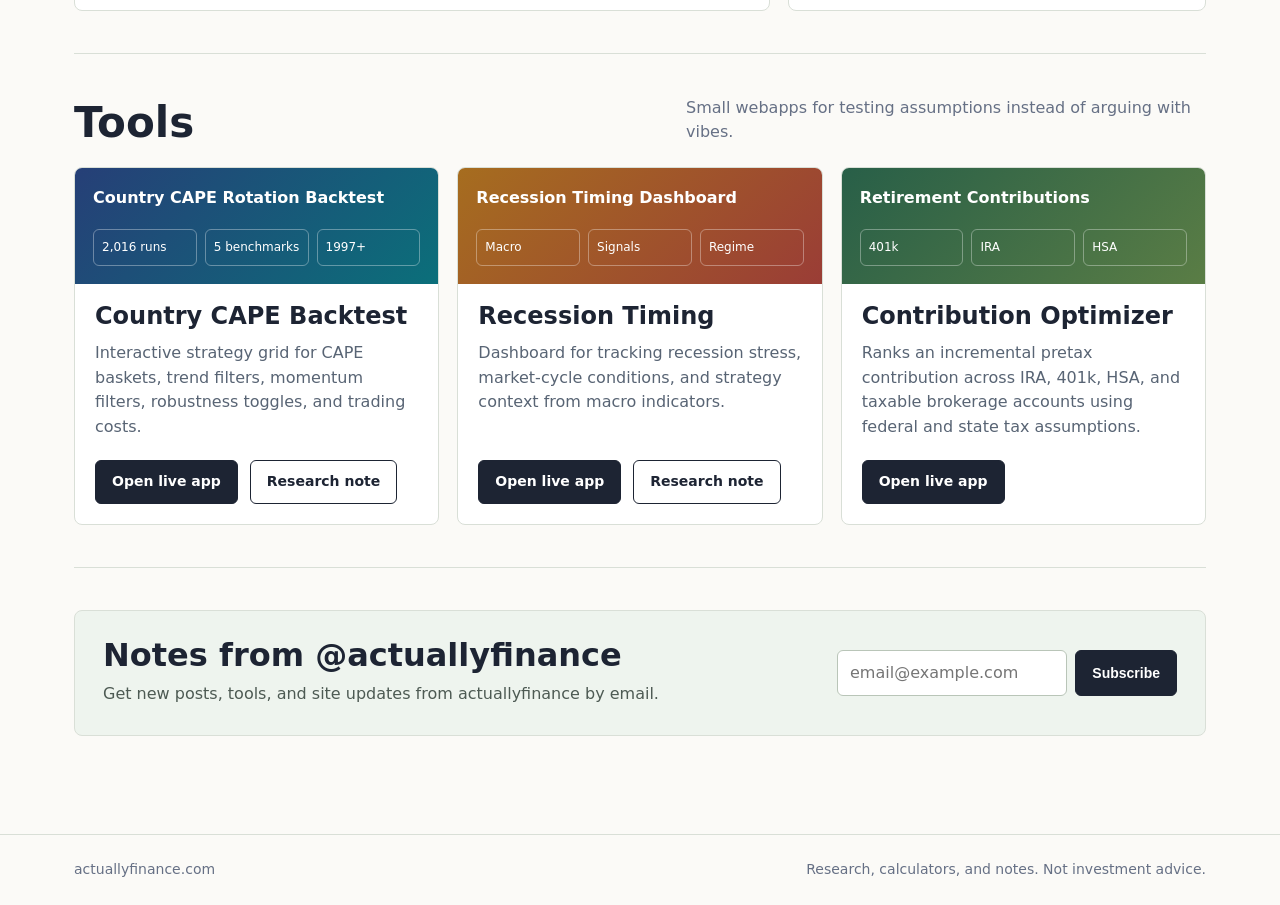
==== commit 723b41b5: "Add contributions optimizer tool" ====
--- a/index.html
+++ b/index.html
@@ -32,7 +32,7 @@
         <p class="hero-copy">Country valuation work, practical portfolio experiments, and calculators that make financial tradeoffs easier to see.</p>
         <div class="hero-actions">
           <a class="button" href="posts/country-valuation-strategy.html">Read the first research post</a>
-          <a class="button secondary" href="https://actuallyfin.github.io/country-cape-backtest/">Open the CAPE tool</a>
+          <a class="button secondary" href="/country-cape-trend/">Open the CAPE tool</a>
         </div>
       </div>
 
@@ -116,7 +116,7 @@
             <h3>Country CAPE Backtest</h3>
             <p>Interactive strategy grid for CAPE baskets, trend filters, momentum filters, robustness toggles, and trading costs.</p>
             <div class="inline-actions">
-              <a class="button" href="https://actuallyfin.github.io/country-cape-backtest/">Open live app</a>
+              <a class="button" href="/country-cape-trend/">Open live app</a>
               <a class="button secondary" href="posts/country-valuation-strategy.html">Research note</a>
             </div>
           </div>
@@ -135,7 +135,7 @@
             <h3>Recession Timing</h3>
             <p>Dashboard for tracking recession stress, market-cycle conditions, and strategy context from macro indicators.</p>
             <div class="inline-actions">
-              <a class="button" href="https://actuallyfin.github.io/recession-timing-dashboard/">Open live app</a>
+              <a class="button" href="/recession-timing-dashboard/">Open live app</a>
               <a class="button secondary" href="posts/recession-timing-strategy.html">Research note</a>
             </div>
           </div>
@@ -152,9 +152,9 @@
           </div>
           <div class="card-body">
             <h3>Contribution Optimizer</h3>
-            <p>Placeholder for a tool that ranks account contributions by tax treatment, match value, liquidity, and household constraints.</p>
+            <p>Ranks an incremental pretax contribution across IRA, 401k, HSA, and taxable brokerage accounts using federal and state tax assumptions.</p>
             <div class="inline-actions">
-              <a class="button secondary" href="#">Coming soon</a>
+              <a class="button" href="/contributions-optimizer/">Open live app</a>
             </div>
           </div>
         </article>
